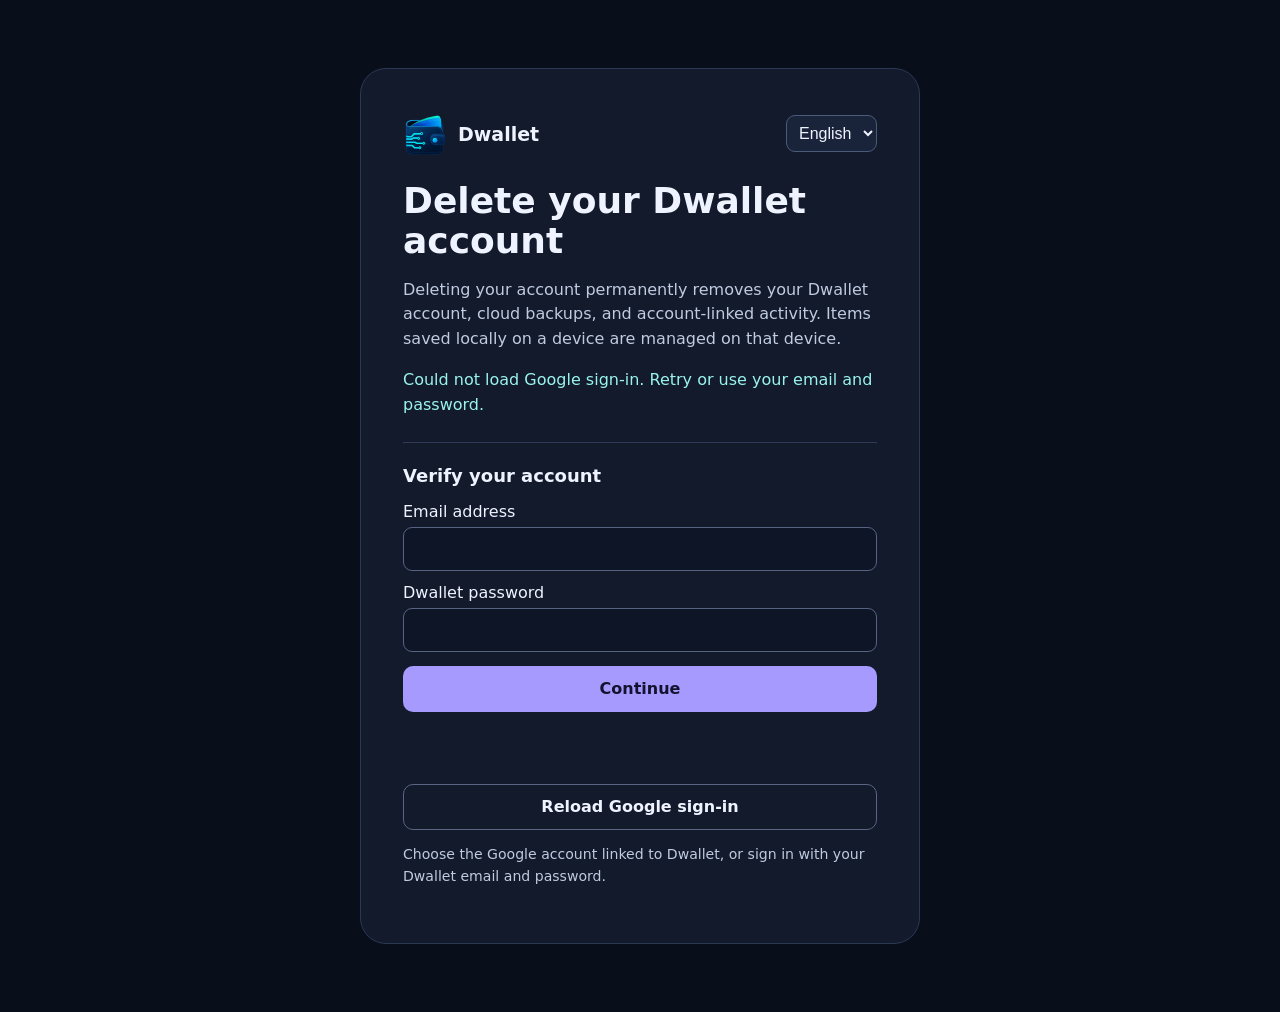
==== index.html @ 55ff8d2b "Fix Google button stylesheet loading and responsive sizing" ====
<!doctype html>
<html lang="en">
<head>
  <meta charset="utf-8">
  <meta name="viewport" content="width=device-width, initial-scale=1">
  <meta name="referrer" content="strict-origin-when-cross-origin">
  <meta http-equiv="Content-Security-Policy" content="default-src 'none'; script-src 'self' https://accounts.google.com/gsi/client; style-src 'self' https://accounts.google.com/gsi/style; img-src 'self'; connect-src https://qiolfspmmdjmavhbaiwm.supabase.co https://accounts.google.com/gsi/; frame-src https://accounts.google.com/gsi/; form-action 'none'; base-uri 'none'">
  <title>Delete your Dwallet account</title>
  <link rel="stylesheet" href="style.css?v=6">
  <link rel="stylesheet" href="https://accounts.google.com/gsi/style">
  <script type="module" src="page.js?v=6"></script>
</head>
<body>
  <main>
    <header><img src="dwallet.svg" alt="" width="45" height="45"><strong>Dwallet</strong>
      <select id="language" aria-label="Language"><option value="en">English</option><option value="ar">العربية</option><option value="it">Italiano</option></select>
    </header>
    <h1 data-copy="title">Delete your Dwallet account</h1>
    <p data-copy="description">Deleting your account permanently removes your Dwallet account, cloud backups, and account-linked activity. Items saved locally on a device are managed on that device.</p>
    <p id="message" role="status" aria-live="polite"></p>
    <section id="sign-in">
      <h2 data-copy="ownership">Verify your account</h2>
      <form id="email-form">
        <label for="email" data-copy="email">Email address</label>
        <input type="email" name="email" id="email" autocomplete="username" required>
        <label for="password" data-copy="password">Dwallet password</label>
        <input type="password" name="password" id="password" autocomplete="current-password" required>
        <button data-copy="continue">Continue</button>
      </form>
      <div id="google-sign-in" aria-label="Sign in with Google"></div>
      <button id="google-retry" class="secondary" type="button" data-copy="googleRetry" hidden>Reload Google sign-in</button>
      <p class="hint" data-copy="recovery">Choose the Google account linked to Dwallet, or sign in with your Dwallet email and password.</p>
    </section>
    <section id="confirmation" hidden>
      <h2 data-copy="confirmTitle">Confirm account deletion</h2>
      <p id="account-email"></p>
      <form id="delete-form">
        <label class="checkbox"><input type="checkbox" id="confirm" required><span data-copy="confirm">I understand that my cloud backups and account cannot be recovered.</span></label>
        <button class="danger" data-copy="delete">Permanently delete my account</button>
      </form>
      <button id="cancel" class="secondary" type="button" data-copy="cancel">Cancel</button>
    </section>
  </main>
</body>
</html>
---- style.css ----
:root { color-scheme: dark; font-family: Inter, system-ui, sans-serif; color: #eff3ff; background: #090e1b; }
* { box-sizing: border-box; }
[hidden] { display: none !important; }
body { margin: 0; padding: clamp(16px, 6vw, 68px) 16px; }
main { margin: auto; max-width: 560px; padding: clamp(20px, 6vw, 42px); border: 1px solid #2b3854; border-radius: 26px; background: #121a2c; }
header { display: flex; align-items: center; gap: 10px; margin-block-end: 25px; }
header strong { font-size: 19px; }
header select { margin-inline-start: auto; color: #eff3ff; background: #19243b; border: 1px solid #4c5a79; border-radius: 9px; padding: 8px; }
h1 { margin: 0 0 12px; font-size: clamp(25px, 6vw, 36px); line-height: 1.12; }
h2 { font-size: 18px; margin: 0 0 16px; }
section { border-block-start: 1px solid #2e3a56; padding-block-start: 22px; margin-block-start: 24px; }
p { line-height: 1.55; color: #c0cbe0; }
#message:empty { display: none; }
#message { color: #9af4ed; overflow-wrap: anywhere; }
#account-email { overflow-wrap: anywhere; }
form label { display: block; margin: 12px 0 6px; }
input:not([type=checkbox]) { width: 100%; padding: 12px; background: #0e1527; color: #fff; border: 1px solid #566482; border-radius: 9px; }
input[type=email], input[type=password] { direction: ltr; }
form button, button.secondary { display: block; width: 100%; margin-block-start: 14px; min-height: 46px; padding: 10px 13px; border-radius: 10px; border: 1px solid transparent; font: inherit; font-weight: 650; background: #a79aff; color: #13132f; cursor: pointer; }
button.secondary { background: transparent; border-color: #596583; color: #eff3ff; }
#google-sign-in { display: flex; justify-content: center; margin-block-start: 14px; min-height: 44px; }
.danger { background: #ffb4ae; color: #460d14; }
:focus-visible { outline: 3px solid #53e6df; outline-offset: 3px; }
form button:disabled, button.secondary:disabled { opacity: .65; cursor: wait; }
.hint { font-size: .88rem; }
form .checkbox { display: flex; gap: 10px; align-items: start; line-height: 1.4; }
input[type=checkbox] { accent-color: #a79aff; width: 18px; height: 18px; flex: none; }
form button, button.secondary, input, select { font-size: 1rem; }
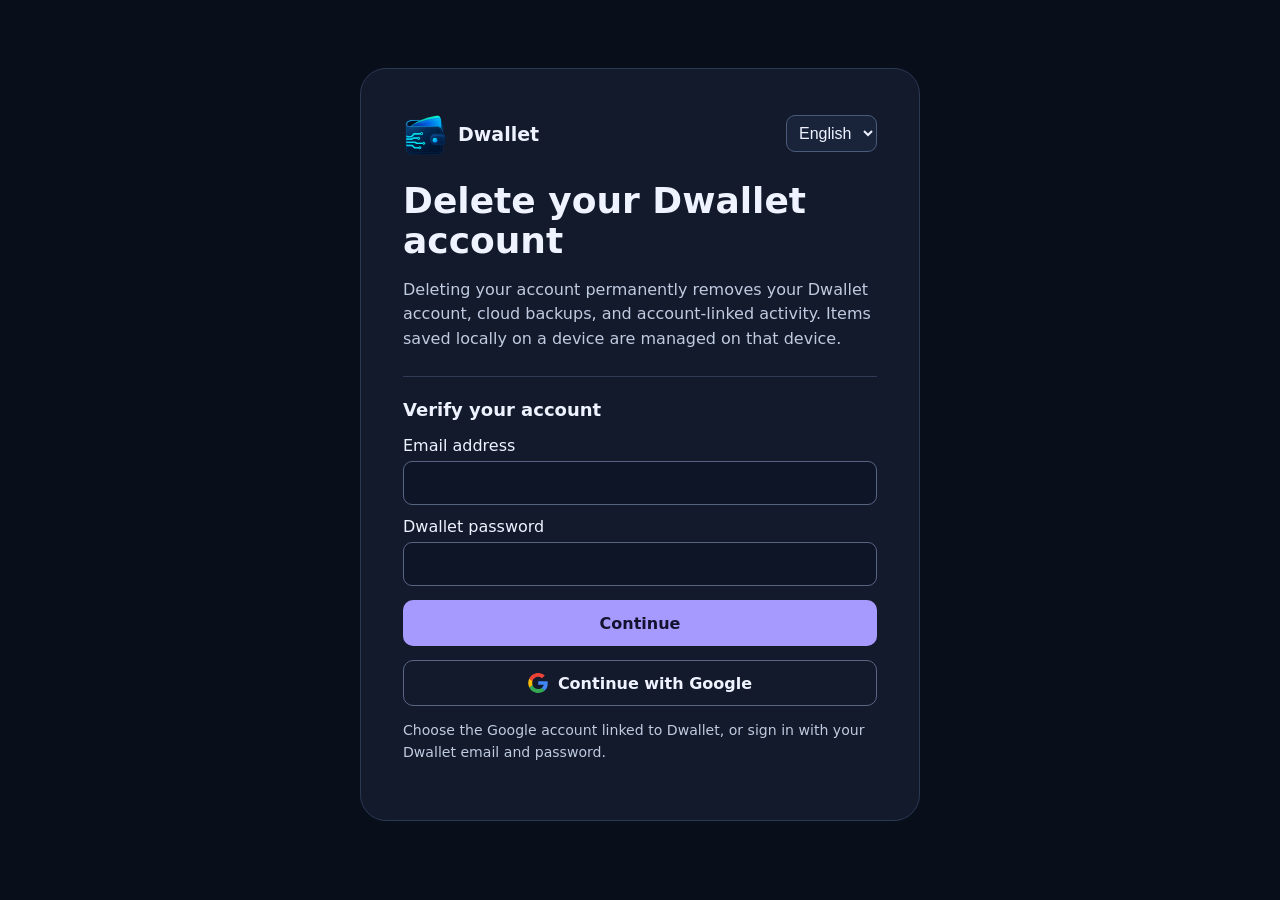
==== commit 332e6d8d: "Restore full-width Google button with direct existing-account verification" ====
--- a/index.html
+++ b/index.html
@@ -4,11 +4,10 @@
   <meta charset="utf-8">
   <meta name="viewport" content="width=device-width, initial-scale=1">
   <meta name="referrer" content="strict-origin-when-cross-origin">
-  <meta http-equiv="Content-Security-Policy" content="default-src 'none'; script-src 'self' https://accounts.google.com/gsi/client; style-src 'self' https://accounts.google.com/gsi/style; img-src 'self'; connect-src https://qiolfspmmdjmavhbaiwm.supabase.co https://accounts.google.com/gsi/; frame-src https://accounts.google.com/gsi/; form-action 'none'; base-uri 'none'">
+  <meta http-equiv="Content-Security-Policy" content="default-src 'none'; script-src 'self'; style-src 'self'; img-src 'self'; connect-src https://qiolfspmmdjmavhbaiwm.supabase.co; form-action 'none'; base-uri 'none'">
   <title>Delete your Dwallet account</title>
-  <link rel="stylesheet" href="style.css?v=6">
-  <link rel="stylesheet" href="https://accounts.google.com/gsi/style">
-  <script type="module" src="page.js?v=6"></script>
+  <link rel="stylesheet" href="style.css?v=8">
+  <script type="module" src="page.js?v=8"></script>
 </head>
 <body>
   <main>
@@ -27,8 +26,10 @@
         <input type="password" name="password" id="password" autocomplete="current-password" required>
         <button data-copy="continue">Continue</button>
       </form>
-      <div id="google-sign-in" aria-label="Sign in with Google"></div>
-      <button id="google-retry" class="secondary" type="button" data-copy="googleRetry" hidden>Reload Google sign-in</button>
+      <button id="google" class="secondary" type="button">
+        <img src="google.svg" width="20" height="20" alt="">
+        <span data-copy="google">Continue with Google</span>
+      </button>
       <p class="hint" data-copy="recovery">Choose the Google account linked to Dwallet, or sign in with your Dwallet email and password.</p>
     </section>
     <section id="confirmation" hidden>
--- a/style.css
+++ b/style.css
@@ -18,7 +18,8 @@
 input[type=email], input[type=password] { direction: ltr; }
 form button, button.secondary { display: block; width: 100%; margin-block-start: 14px; min-height: 46px; padding: 10px 13px; border-radius: 10px; border: 1px solid transparent; font: inherit; font-weight: 650; background: #a79aff; color: #13132f; cursor: pointer; }
 button.secondary { background: transparent; border-color: #596583; color: #eff3ff; }
-#google-sign-in { display: flex; justify-content: center; margin-block-start: 14px; min-height: 44px; }
+#google { display: flex; align-items: center; justify-content: center; gap: 10px; }
+#google img { flex: none; }
 .danger { background: #ffb4ae; color: #460d14; }
 :focus-visible { outline: 3px solid #53e6df; outline-offset: 3px; }
 form button:disabled, button.secondary:disabled { opacity: .65; cursor: wait; }
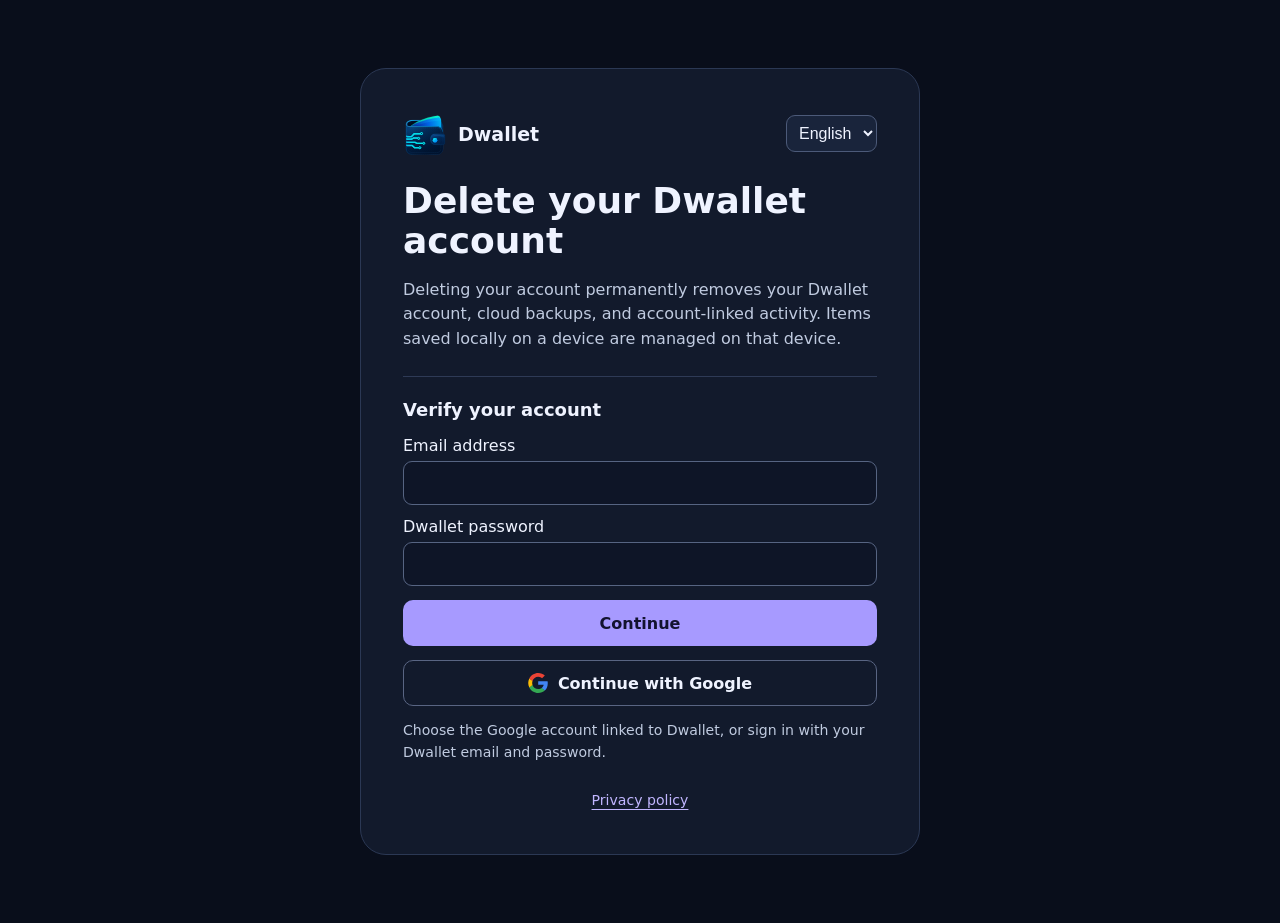
==== commit bfd2f887: "Add multilingual Dwallet privacy policy and public support contact" ====
--- a/index.html
+++ b/index.html
@@ -6,8 +6,8 @@
   <meta name="referrer" content="strict-origin-when-cross-origin">
   <meta http-equiv="Content-Security-Policy" content="default-src 'none'; script-src 'self'; style-src 'self'; img-src 'self'; connect-src https://qiolfspmmdjmavhbaiwm.supabase.co; form-action 'none'; base-uri 'none'">
   <title>Delete your Dwallet account</title>
-  <link rel="stylesheet" href="style.css?v=8">
-  <script type="module" src="page.js?v=8"></script>
+  <link rel="stylesheet" href="style.css?v=12">
+  <script type="module" src="page.js?v=13"></script>
 </head>
 <body>
   <main>
@@ -16,7 +16,13 @@
     </header>
     <h1 data-copy="title">Delete your Dwallet account</h1>
     <p data-copy="description">Deleting your account permanently removes your Dwallet account, cloud backups, and account-linked activity. Items saved locally on a device are managed on that device.</p>
-    <p id="message" role="status" aria-live="polite"></p>
+    <div id="message" class="notice" role="status" aria-live="polite" aria-atomic="true" tabindex="-1" hidden>
+      <span id="message-icon" class="notice-icon" aria-hidden="true"></span>
+      <div class="notice-body">
+        <strong id="message-title"></strong>
+        <p id="message-text"></p>
+      </div>
+    </div>
     <section id="sign-in">
       <h2 data-copy="ownership">Verify your account</h2>
       <form id="email-form">
@@ -35,12 +41,14 @@
     <section id="confirmation" hidden>
       <h2 data-copy="confirmTitle">Confirm account deletion</h2>
       <p id="account-email"></p>
+      <p class="hint" data-copy="localCopy">After deletion, open Dwallet on each device and connect to the internet. The app will ask whether to keep a separate local vault or delete that device’s copy.</p>
       <form id="delete-form">
         <label class="checkbox"><input type="checkbox" id="confirm" required><span data-copy="confirm">I understand that my cloud backups and account cannot be recovered.</span></label>
         <button class="danger" data-copy="delete">Permanently delete my account</button>
       </form>
       <button id="cancel" class="secondary" type="button" data-copy="cancel">Cancel</button>
     </section>
+    <p class="hint privacy-link"><a href="privacy.html" data-copy="privacyPolicy">Privacy policy</a></p>
   </main>
 </body>
 </html>
--- a/style.css
+++ b/style.css
@@ -10,11 +10,27 @@
 h2 { font-size: 18px; margin: 0 0 16px; }
 section { border-block-start: 1px solid #2e3a56; padding-block-start: 22px; margin-block-start: 24px; }
 p { line-height: 1.55; color: #c0cbe0; }
-#message:empty { display: none; }
-#message { color: #9af4ed; overflow-wrap: anywhere; }
+.notice { display: flex; align-items: flex-start; gap: 13px; margin-block: 22px; padding: 18px; border: 1px solid #50627d; border-inline-start-width: 4px; border-radius: 16px; overflow-wrap: anywhere; }
+.notice-body { min-width: 0; }
+.notice strong { display: block; font-size: 1.05rem; line-height: 1.4; }
+.notice p { margin: 6px 0 0; font-size: .94rem; line-height: 1.55; color: inherit; }
+.notice-icon { display: grid; place-items: center; flex: none; width: 36px; height: 36px; border-radius: 50%; font-size: 24px; font-weight: 750; line-height: 1; }
+.notice[data-kind="error"] { color: #ffd1d8; background: #321b29; border-color: #ee7d92; animation: notice-enter .25s ease-out; }
+.notice[data-kind="error"] .notice-icon { color: #ffd1d8; background: #652c3c; }
+.notice[data-kind="success"] { color: #baf3d7; background: #132e2a; border-color: #62cba0; }
+.notice[data-kind="success"] .notice-icon { background: #23483c; }
+.notice[data-kind="loading"] { color: #d8d1ff; background: #201e36; border-color: #8274c6; }
+.notice[data-kind="loading"] .notice-icon::before { content: ""; width: 23px; height: 23px; border: 3px solid #52496e; border-top-color: #c8bdff; border-radius: 50%; animation: notice-spin .8s linear infinite; }
+.notice:focus-visible { outline-color: currentColor; }
+@keyframes notice-enter { from { opacity: .5; transform: translateY(-5px); } to { opacity: 1; transform: translateY(0); } }
+@keyframes notice-spin { to { transform: rotate(360deg); } }
+@media (prefers-reduced-motion: reduce) { .notice, .notice-icon::before { animation: none !important; } }
 #account-email { overflow-wrap: anywhere; }
 form label { display: block; margin: 12px 0 6px; }
 input:not([type=checkbox]) { width: 100%; padding: 12px; background: #0e1527; color: #fff; border: 1px solid #566482; border-radius: 9px; }
+input[aria-invalid="true"] { border-color: #ee7d92; background: #271926; animation: field-shake .25s ease-out; }
+@keyframes field-shake { 0%, 100% { transform: translateX(0); } 25%, 75% { transform: translateX(-3px); } 50% { transform: translateX(3px); } }
+@media (prefers-reduced-motion: reduce) { input[aria-invalid="true"] { animation: none; } }
 input[type=email], input[type=password] { direction: ltr; }
 form button, button.secondary { display: block; width: 100%; margin-block-start: 14px; min-height: 46px; padding: 10px 13px; border-radius: 10px; border: 1px solid transparent; font: inherit; font-weight: 650; background: #a79aff; color: #13132f; cursor: pointer; }
 button.secondary { background: transparent; border-color: #596583; color: #eff3ff; }
@@ -27,4 +43,6 @@
 form .checkbox { display: flex; gap: 10px; align-items: start; line-height: 1.4; }
 input[type=checkbox] { accent-color: #a79aff; width: 18px; height: 18px; flex: none; }
 form button, button.secondary, input, select { font-size: 1rem; }
+.privacy-link { margin-block: 26px 0; text-align: center; }
+.privacy-link a { color: #c1b6ff; text-underline-offset: 4px; }
 
